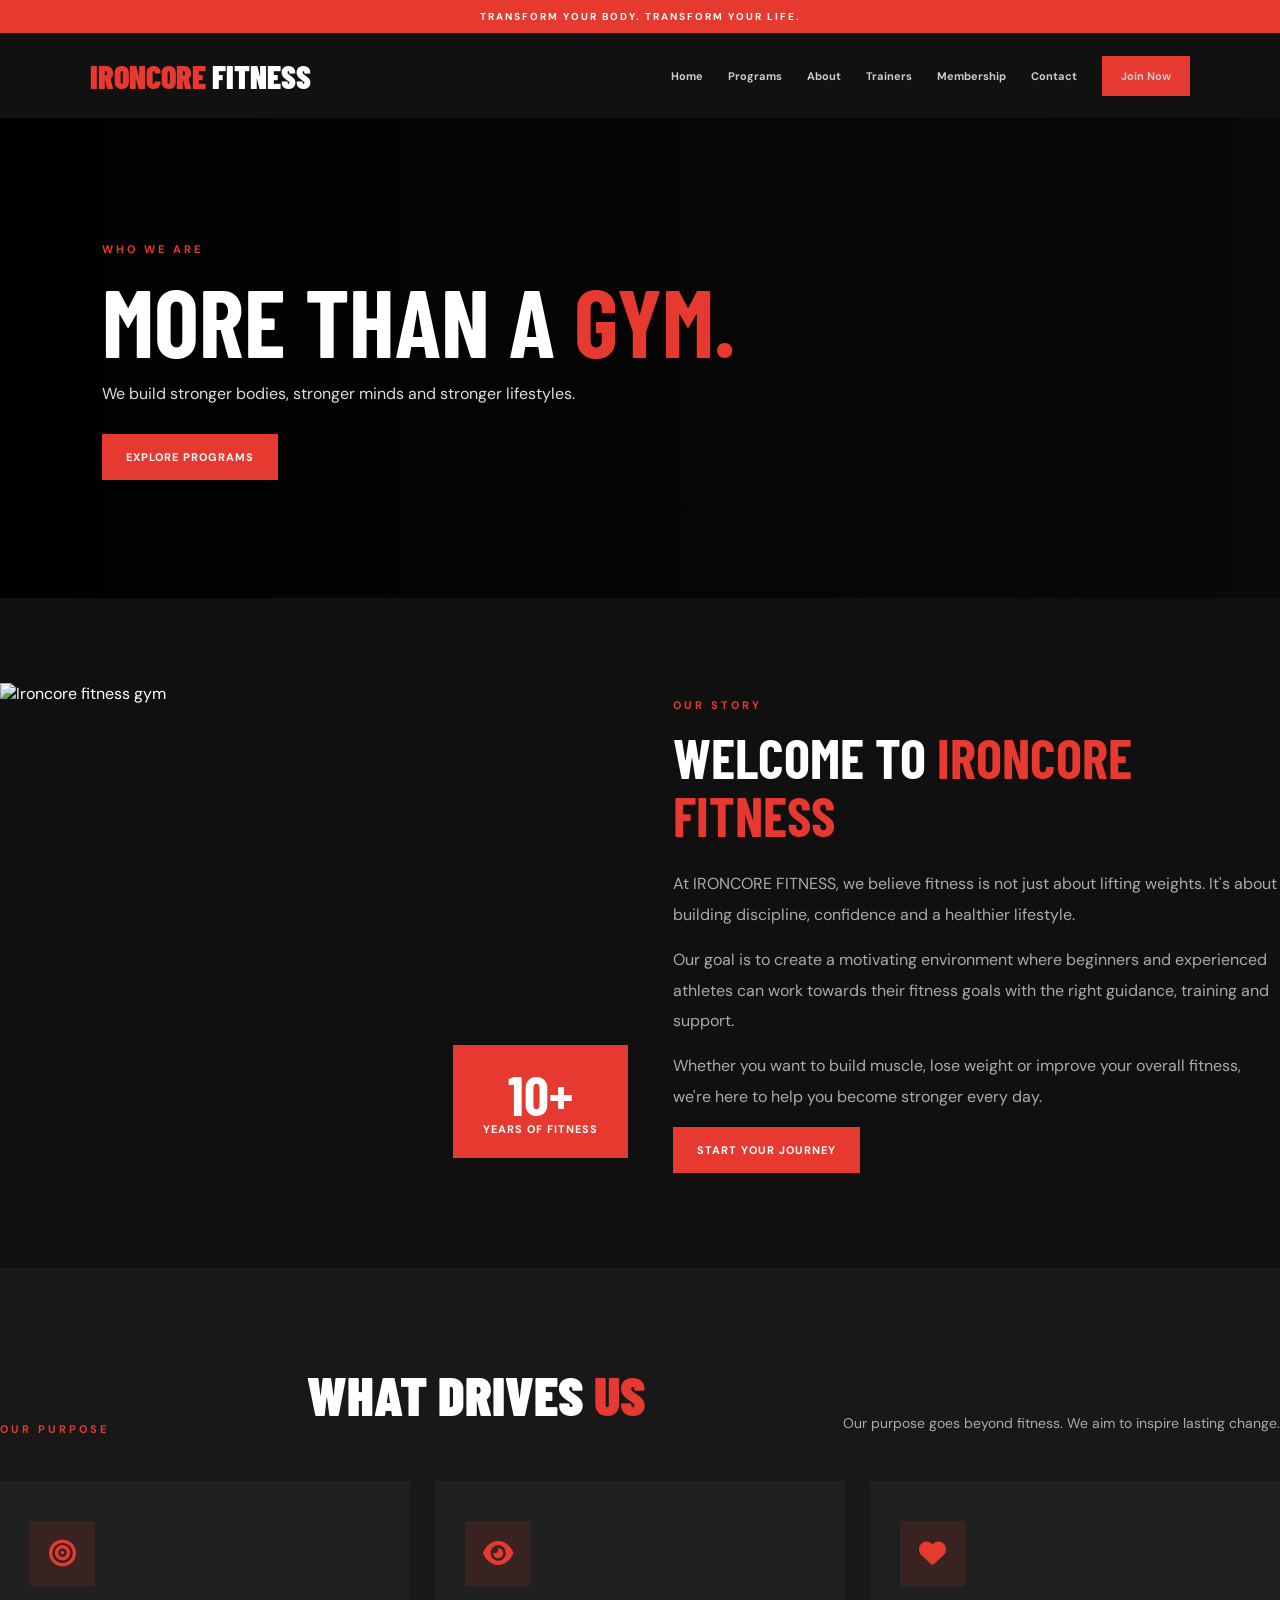
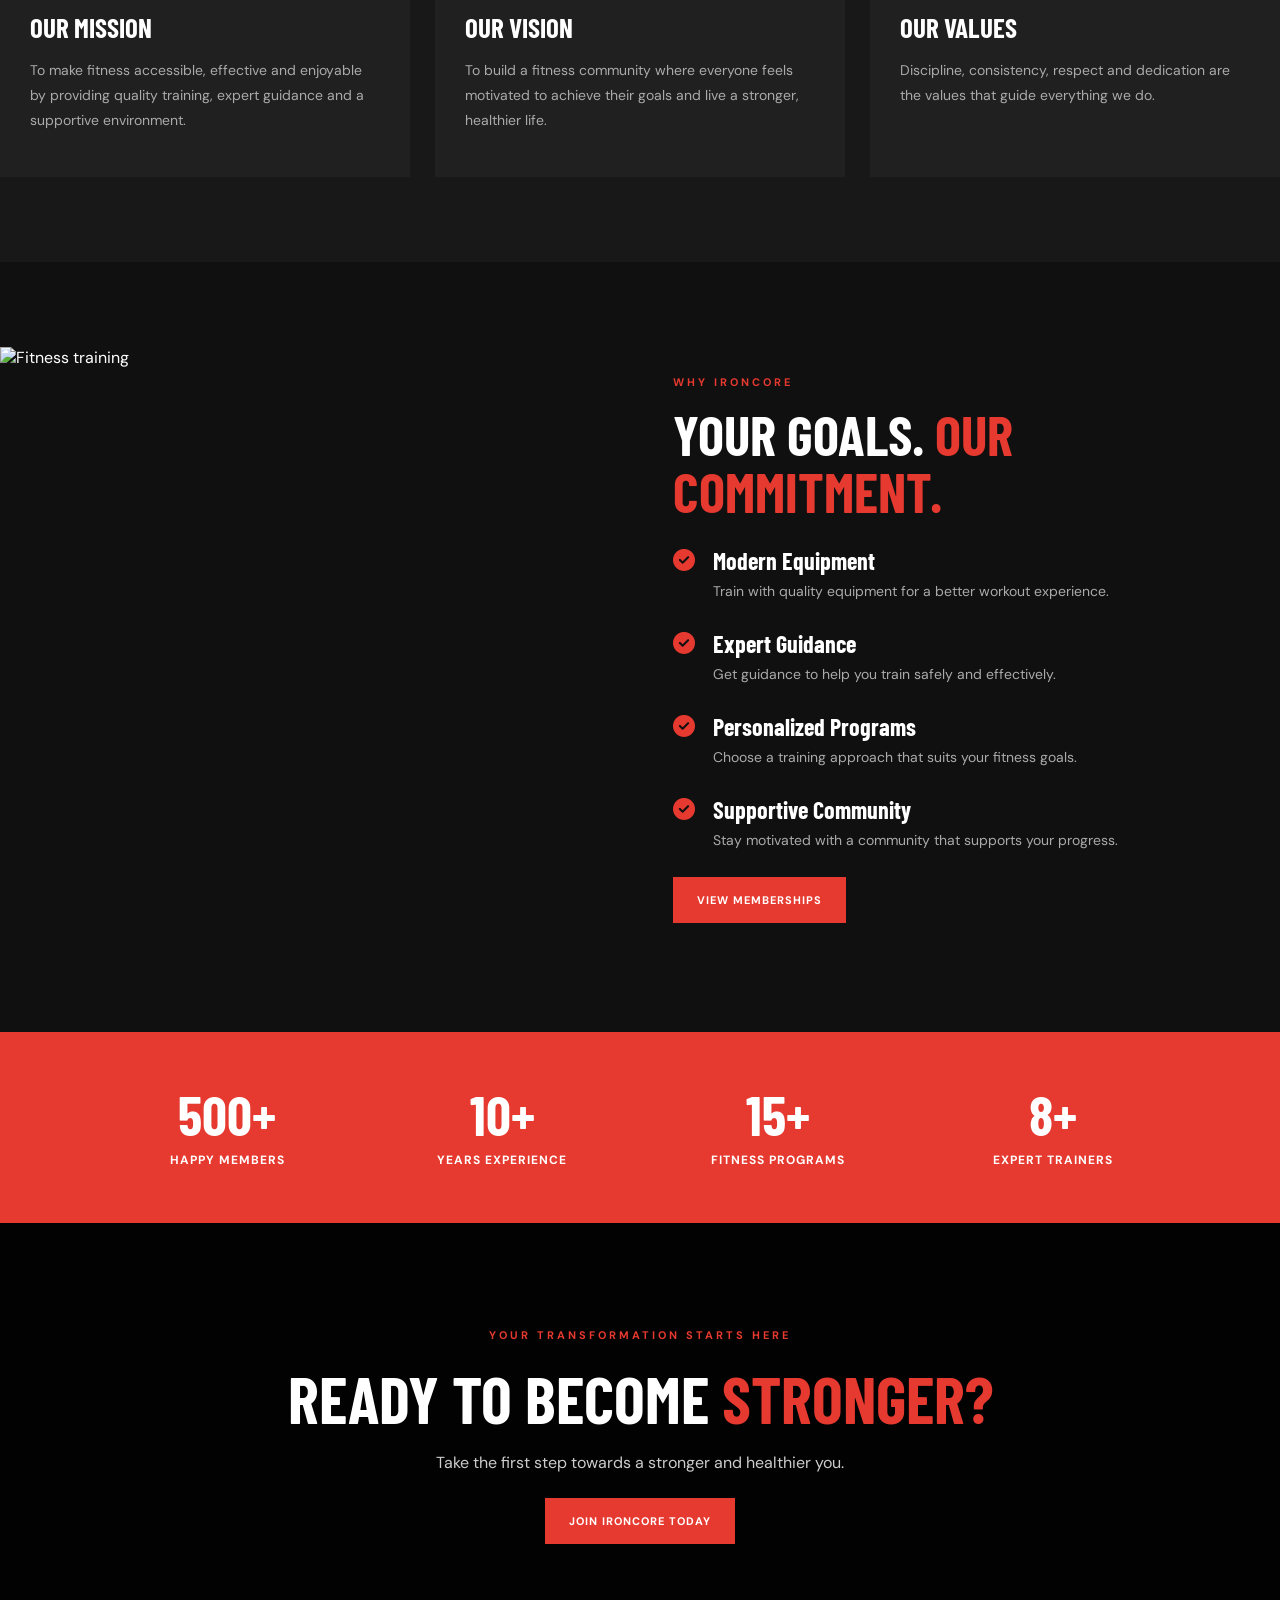
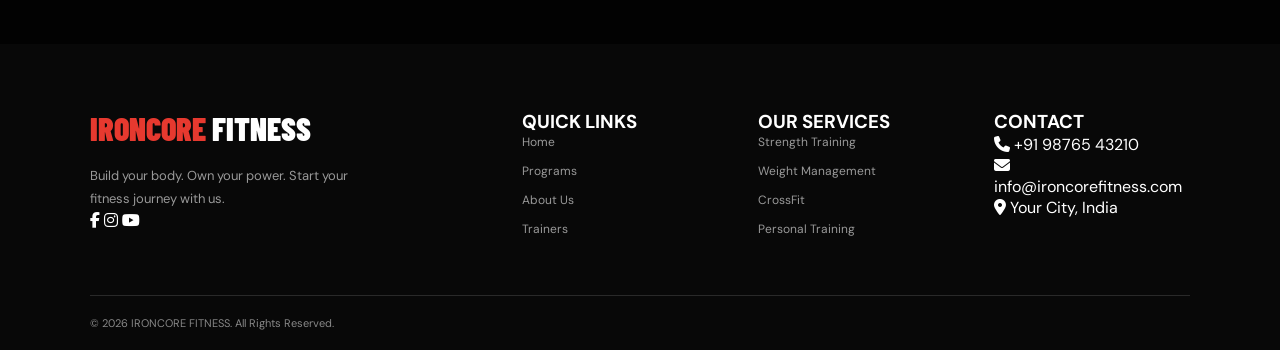
==== about.html @ a1672bd9 "initial website" ====
<!DOCTYPE html>
<html lang="en">
<head>
    <meta charset="UTF-8">
    <meta name="viewport" content="width=device-width, initial-scale=1.0">
    <title>About Us | IRONCORE FITNESS</title>

    <link rel="preconnect" href="https://fonts.googleapis.com">
    <link rel="preconnect" href="https://fonts.gstatic.com" crossorigin>
    <link href="https://fonts.googleapis.com/css2?family=Barlow+Condensed:wght@400;500;600;700;800&family=DM+Sans:wght@400;500;600;700&display=swap" rel="stylesheet">

    <link rel="stylesheet" href="https://cdnjs.cloudflare.com/ajax/libs/font-awesome/6.5.0/css/all.min.css">

    <link rel="stylesheet" href="style.css">
    <link rel="stylesheet" href="responsive.css">
    <link rel="stylesheet" href="about.css">
</head>
<body>

    <div class="announcement">
        <p>TRANSFORM YOUR BODY. TRANSFORM YOUR LIFE.</p>
    </div>

    <nav class="navbar">
        <a href="index.html" class="logo">
            <span>IRONCORE</span> FITNESS
        </a>

        <button class="menu-btn" id="menuBtn" aria-label="Toggle navigation">
            <i class="fas fa-bars"></i>
        </button>

        <div class="nav-links" id="navLinks">
            <a href="index.html">Home</a>
            <a href="programs.html">Programs</a>
            <a href="about.html" class="active">About</a>
            <a href="trainers.html">Trainers</a>
            <a href="membership.html">Membership</a>
            <a href="contact.html">Contact</a>
            <a href="booking.html" class="nav-join">Join Now</a>
        </div>
    </nav>

    <!-- About Hero -->
    <section class="about-hero">
        <div class="about-hero-overlay"></div>
        <div class="about-hero-content">
            <span class="section-label">WHO WE ARE</span>
            <h1>MORE THAN A <span>GYM.</span></h1>
            <p>We build stronger bodies, stronger minds and stronger lifestyles.</p>
            <a href="programs.html" class="btn btn-primary">EXPLORE PROGRAMS</a>
        </div>
    </section>

    <!-- Our Story -->
    <section class="about-story section-padding">
        <div class="about-story-image">
            <img src="https://images.unsplash.com/photo-1534438327276-14e5300c3a48?auto=format&fit=crop&w=1000&q=85" alt="Ironcore fitness gym">
            <div class="story-experience">
                <h2>10+</h2>
                <p>YEARS OF FITNESS</p>
            </div>
        </div>

        <div class="about-story-content">
            <span class="section-label">OUR STORY</span>
            <h2 class="about-heading">WELCOME TO <span>IRONCORE FITNESS</span></h2>

            <p>
                At IRONCORE FITNESS, we believe fitness is not just about lifting
                weights. It's about building discipline, confidence and a healthier
                lifestyle.
            </p>

            <p>
                Our goal is to create a motivating environment where beginners and
                experienced athletes can work towards their fitness goals with the
                right guidance, training and support.
            </p>

            <p>
                Whether you want to build muscle, lose weight or improve your
                overall fitness, we're here to help you become stronger every day.
            </p>

            <a href="booking.html" class="btn btn-primary">START YOUR JOURNEY</a>
        </div>
    </section>

    <!-- Mission Vision -->
    <section class="mission-section section-padding">
        <div class="section-heading">
            <span class="section-label">OUR PURPOSE</span>
            <h2 class="section-title">WHAT DRIVES <span>US</span></h2>
            <p class="section-description">
                Our purpose goes beyond fitness. We aim to inspire lasting change.
            </p>
        </div>

        <div class="mission-grid">
            <div class="mission-card">
                <div class="mission-icon">
                    <i class="fas fa-bullseye"></i>
                </div>
                <h3>OUR MISSION</h3>
                <p>
                    To make fitness accessible, effective and enjoyable by providing
                    quality training, expert guidance and a supportive environment.
                </p>
            </div>

            <div class="mission-card">
                <div class="mission-icon">
                    <i class="fas fa-eye"></i>
                </div>
                <h3>OUR VISION</h3>
                <p>
                    To build a fitness community where everyone feels motivated to
                    achieve their goals and live a stronger, healthier life.
                </p>
            </div>

            <div class="mission-card">
                <div class="mission-icon">
                    <i class="fas fa-heart"></i>
                </div>
                <h3>OUR VALUES</h3>
                <p>
                    Discipline, consistency, respect and dedication are the values
                    that guide everything we do.
                </p>
            </div>
        </div>
    </section>

    <!-- Why Choose Us -->
    <section class="why-us section-padding">
        <div class="why-us-image">
            <img src="https://images.unsplash.com/photo-1581009146145-b5ef050c2e1e?auto=format&fit=crop&w=1000&q=85" alt="Fitness training">
        </div>

        <div class="why-us-content">
            <span class="section-label">WHY IRONCORE</span>
            <h2 class="about-heading">YOUR GOALS. <span>OUR COMMITMENT.</span></h2>

            <div class="why-item">
                <i class="fas fa-check-circle"></i>
                <div>
                    <h3>Modern Equipment</h3>
                    <p>Train with quality equipment for a better workout experience.</p>
                </div>
            </div>

            <div class="why-item">
                <i class="fas fa-check-circle"></i>
                <div>
                    <h3>Expert Guidance</h3>
                    <p>Get guidance to help you train safely and effectively.</p>
                </div>
            </div>

            <div class="why-item">
                <i class="fas fa-check-circle"></i>
                <div>
                    <h3>Personalized Programs</h3>
                    <p>Choose a training approach that suits your fitness goals.</p>
                </div>
            </div>

            <div class="why-item">
                <i class="fas fa-check-circle"></i>
                <div>
                    <h3>Supportive Community</h3>
                    <p>Stay motivated with a community that supports your progress.</p>
                </div>
            </div>

            <a href="membership.html" class="btn btn-primary">VIEW MEMBERSHIPS</a>
        </div>
    </section>

    <!-- Stats -->
    <section class="about-stats">
        <div class="about-stat">
            <h2>500+</h2>
            <p>HAPPY MEMBERS</p>
        </div>
        <div class="about-stat">
            <h2>10+</h2>
            <p>YEARS EXPERIENCE</p>
        </div>
        <div class="about-stat">
            <h2>15+</h2>
            <p>FITNESS PROGRAMS</p>
        </div>
        <div class="about-stat">
            <h2>8+</h2>
            <p>EXPERT TRAINERS</p>
        </div>
    </section>

    <!-- CTA -->
    <section class="about-cta">
        <div>
            <span class="section-label">YOUR TRANSFORMATION STARTS HERE</span>
            <h2>READY TO BECOME <span>STRONGER?</span></h2>
            <p>Take the first step towards a stronger and healthier you.</p>
            <a href="booking.html" class="btn btn-primary">JOIN IRONCORE TODAY</a>
        </div>
    </section>

    <!-- Footer -->
    <footer class="footer">
        <div class="footer-grid">
            <div class="footer-brand">
                <a href="index.html" class="logo">
                    <span>IRONCORE</span> FITNESS
                </a>
                <p>Build your body. Own your power. Start your fitness journey with us.</p>
                <div class="social-links">
                    <a href="#"><i class="fab fa-facebook-f"></i></a>
                    <a href="#"><i class="fab fa-instagram"></i></a>
                    <a href="#"><i class="fab fa-youtube"></i></a>
                </div>
            </div>

            <div class="footer-column">
                <h3>QUICK LINKS</h3>
                <a href="index.html">Home</a>
                <a href="programs.html">Programs</a>
                <a href="about.html">About Us</a>
                <a href="trainers.html">Trainers</a>
            </div>

            <div class="footer-column">
                <h3>OUR SERVICES</h3>
                <a href="programs.html">Strength Training</a>
                <a href="programs.html">Weight Management</a>
                <a href="programs.html">CrossFit</a>
                <a href="programs.html">Personal Training</a>
            </div>

            <div class="footer-column">
                <h3>CONTACT</h3>
                <p><i class="fas fa-phone"></i> +91 98765 43210</p>
                <p><i class="fas fa-envelope"></i> info@ironcorefitness.com</p>
                <p><i class="fas fa-location-dot"></i> Your City, India</p>
            </div>
        </div>

        <div class="footer-bottom">
            <p>© 2026 IRONCORE FITNESS. All Rights Reserved.</p>
        </div>
    </footer>

    <script src="main.js"></script>
</body>
</html>
---- style.css ----
:root {
    --black: #101010;
    --dark: #181818;
    --card: #202020;
    --red: #e6392f;
    --white: #ffffff;
    --gray: #aaaaaa;
    --heading: 'Barlow Condensed', sans-serif;
    --body: 'DM Sans', sans-serif;
}

* {
    margin: 0;
    padding: 0;
    box-sizing: border-box;
}

html {
    scroll-behavior: smooth;
}

body {
    background: var(--black);
    color: var(--white);
    font-family: var(--body);
}

a {
    text-decoration: none;
    color: inherit;
}

button, input, select, textarea {
    font-family: inherit;
}

img {
    display: block;
    max-width: 100%;
}

.container {
    width: 90%;
    max-width: 1250px;
    margin: auto;
}

section {
    padding: 85px 0;
}

.section-label {
    color: var(--red);
    font-size: 11px;
    font-weight: 700;
    letter-spacing: 3px;
}

.section-title {
    font-family: var(--heading);
    font-size: 55px;
    font-weight: 900;
    line-height: 1;
    margin: 14px 0;
    text-transform: uppercase;
}

.section-title span {
    color: var(--red);
}

.section-description {
    color: var(--gray);
    font-size: 14px;
    line-height: 1.8;
}

.section-heading {
    display: flex;
    align-items: end;
    justify-content: space-between;
    gap: 20px;
    margin-bottom: 40px;
}

.btn {
    display: inline-flex;
    align-items: center;
    justify-content: center;
    gap: 12px;
    padding: 15px 23px;
    background: var(--red);
    color: white;
    font-size: 11px;
    font-weight: 700;
    letter-spacing: 1px;
    border: 1px solid var(--red);
    cursor: pointer;
    transition: .3s;
}

.btn:hover {
    background: white;
    border-color: white;
    color: black;
}

.btn-outline {
    background: transparent;
    border-color: white;
}

.btn-outline:hover {
    background: white;
    color: black;
}

/* ANNOUNCEMENT */

.announcement {
    background: var(--red);
    padding: 10px;
    text-align: center;
    font-size: 10px;
    font-weight: 700;
    letter-spacing: 2px;
}

/* NAVBAR */

.navbar {
    height: 85px;
    padding: 0 7%;
    background: #111;
    display: flex;
    align-items: center;
    justify-content: space-between;
    position: sticky;
    top: 0;
    z-index: 1000;
}

.logo {
    font-family: var(--heading);
    font-size: 32px;
    font-weight: 900;
}

.logo span {
    color: var(--red);
}

.logo small {
    display: block;
    font-family: var(--body);
    font-size: 8px;
    letter-spacing: 4px;
    color: var(--gray);
}

.nav-links {
    display: flex;
    gap: 25px;
    align-items: center;
}

.nav-links a {
    font-size: 11px;
    font-weight: 700;
    color: #ccc;
    transition: .3s;
}

.nav-links a:hover {
    color: var(--red);
}

.nav-join {
    background: var(--red);
    padding: 13px 19px;
    font-size: 11px;
    font-weight: 700;
}

.menu-btn {
    display: none;
    border: 0;
    background: none;
    color: white;
    font-size: 23px;
    cursor: pointer;
}

/* HERO */

.hero {
    min-height: 690px;
    display: flex;
    align-items: center;
    position: relative;
    padding: 70px 8%;
    background:
        linear-gradient(90deg, rgba(0,0,0,.96), rgba(0,0,0,.7), rgba(0,0,0,.15)),
        url("https://images.unsplash.com/photo-1534438327276-14e5300c3a48?w=2000") center/cover;
}

.hero-content {
    position: relative;
    z-index: 2;
    max-width: 780px;
}

.hero h1 {
    font-family: var(--heading);
    font-size: clamp(65px, 8vw, 110px);
    line-height: .92;
    font-weight: 900;
    margin: 25px 0;
}

.hero h1 span {
    display: block;
    color: var(--red);
}

.hero-content > p {
    max-width: 520px;
    color: #ccc;
    line-height: 1.8;
    font-size: 14px;
}

.hero-buttons {
    display: flex;
    gap: 15px;
    margin-top: 30px;
    flex-wrap: wrap;
}

.hero-stats {
    display: flex;
    gap: 55px;
    margin-top: 60px;
}

.hero-stats h3 {
    font-family: var(--heading);
    font-size: 38px;
}

.hero-stats h3 span {
    color: var(--red);
}

.hero-stats p {
    font-size: 9px;
    color: #aaa;
    letter-spacing: 1px;
}

/* PROGRAMS */

.programs-section {
    background: #151515;
}

.program-grid {
    display: grid;
    grid-template-columns: repeat(4, 1fr);
    gap: 20px;
}

.program-card {
    background: var(--card);
    overflow: hidden;
    transition: .3s;
}

.program-card:hover {
    transform: translateY(-7px);
}

.program-image {
    height: 240px;
    overflow: hidden;
    position: relative;
}

.program-image img {
    width: 100%;
    height: 100%;
    object-fit: cover;
    filter: brightness(.75);
    transition: .4s;
}

.program-card:hover .program-image img {
    transform: scale(1.07);
    filter: brightness(1);
}

.program-number {
    position: absolute;
    top: 15px;
    left: 15px;
    font-family: var(--heading);
    font-size: 35px;
    font-weight: 900;
}

.program-info {
    padding: 22px 17px;
}

.program-info small {
    color: var(--red);
    font-size: 10px;
    letter-spacing: 2px;
    font-weight: 700;
}

.program-info h3 {
    font-family: var(--heading);
    font-size: 25px;
    margin: 8px 0;
}

.program-info p {
    font-size: 12px;
    line-height: 1.7;
    color: var(--gray);
}

.program-info a {
    display: inline-block;
    margin-top: 17px;
    color: white;
    font-size: 10px;
    font-weight: 700;
    letter-spacing: 1px;
}

/* ABOUT */

.about-grid {
    display: grid;
    grid-template-columns: 1fr 1fr;
    gap: 70px;
    align-items: center;
}

.about-image {
    position: relative;
    height: 520px;
}

.about-image img {
    width: 100%;
    height: 100%;
    object-fit: cover;
}

.experience-badge {
    position: absolute;
    right: -20px;
    bottom: 30px;
    background: var(--red);
    padding: 20px 25px;
}

.experience-badge strong {
    font-family: var(--heading);
    font-size: 45px;
}

.experience-badge span {
    display: block;
    font-size: 9px;
    font-weight: 700;
    letter-spacing: 1px;
}

.about-text > p {
    color: var(--gray);
    font-size: 14px;
    line-height: 1.9;
    margin: 17px 0;
}

.about-points {
    margin: 25px 0;
    display: grid;
    gap: 18px;
}

.about-point {
    display: flex;
    gap: 15px;
    align-items: center;
}

.about-point i {
    width: 45px;
    height: 45px;
    background: #252525;
    display: grid;
    place-items: center;
    color: var(--red);
    flex-shrink: 0;
}

.about-point h4 {
    font-size: 13px;
}

.about-point p {
    color: var(--gray);
    font-size: 11px;
    margin-top: 5px;
}

/* TRAINERS */

.trainers-section {
    background: #151515;
}

.trainer-grid {
    display: grid;
    grid-template-columns: repeat(3, 1fr);
    gap: 22px;
}

.trainer-card {
    background: var(--card);
    text-align: center;
    padding-bottom: 22px;
}

.trainer-card img {
    width: 100%;
    height: 330px;
    object-fit: cover;
    filter: grayscale(35%);
    transition: .4s;
}

.trainer-card:hover img {
    filter: grayscale(0);
}

.trainer-card h3 {
    font-family: var(--heading);
    font-size: 27px;
    margin-top: 18px;
}

.trainer-card p {
    color: var(--red);
    font-size: 11px;
    letter-spacing: 1px;
    margin: 5px 0 12px;
}

.trainer-social {
    display: flex;
    justify-content: center;
    gap: 15px;
    color: #aaa;
}

/* MEMBERSHIP */

.membership-grid {
    display: grid;
    grid-template-columns: repeat(3, 1fr);
    gap: 22px;
    align-items: stretch;
}

.price-card {
    background: var(--card);
    border: 1px solid #333;
    padding: 32px 25px;
    position: relative;
}

.price-card.featured-plan {
    border: 1px solid var(--red);
    transform: translateY(-10px);
}

.popular-label {
    position: absolute;
    top: 0;
    right: 0;
    background: var(--red);
    padding: 8px 13px;
    font-size: 9px;
    font-weight: 700;
}

.price-card h3 {
    font-family: var(--heading);
    font-size: 30px;
}

.price {
    font-family: var(--heading);
    font-size: 48px;
    font-weight: 900;
    margin: 20px 0;
}

.price span {
    font-family: var(--body);
    font-size: 12px;
    color: var(--gray);
}

.price-card ul {
    list-style: none;
    display: grid;
    gap: 17px;
    margin: 25px 0;
}

.price-card li {
    color: #ccc;
    font-size: 12px;
}

.price-card li i {
    color: var(--red);
    margin-right: 9px;
}

.price-card .btn {
    width: 100%;
}

/* GALLERY */

.transformation-section {
    background: #151515;
}

.gallery-grid {
    display: grid;
    grid-template-columns: repeat(4, 1fr);
    gap: 14px;
}

.gallery-grid img {
    width: 100%;
    height: 260px;
    object-fit: cover;
    transition: .4s;
}

.gallery-grid img:hover {
    transform: scale(1.03);
    filter: brightness(.8);
}

/* BMI */

.bmi-section {
    background:
        linear-gradient(rgba(0,0,0,.88), rgba(0,0,0,.92)),
        url("https://images.unsplash.com/photo-1571019613454-1cb2f99b2d8b?w=1500") center/cover;
}

.bmi-grid {
    display: grid;
    grid-template-columns: 1fr 1fr;
    gap: 60px;
    align-items: center;
}

.bmi-form {
    background: #202020;
    padding: 30px;
}

.bmi-form h3 {
    font-family: var(--heading);
    font-size: 32px;
    margin-bottom: 22px;
}

.form-group {
    margin-bottom: 18px;
}

.form-group label {
    display: block;
    font-size: 12px;
    margin-bottom: 9px;
    color: #ccc;
}

.form-group input,
.form-group select,
.form-group textarea {
    width: 100%;
    padding: 14px;
    border: 1px solid #444;
    background: #111;
    color: white;
    outline: none;
}

.form-group input:focus,
.form-group textarea:focus,
.form-group select:focus {
    border-color: var(--red);
}

.bmi-result {
    margin-top: 18px;
    padding: 15px;
    background: #111;
    border-left: 3px solid var(--red);
    display: none;
}

.bmi-result h3 {
    color: var(--red);
    margin: 0 0 5px;
}

/* TESTIMONIALS */

.testimonial-grid {
    display: grid;
    grid-template-columns: repeat(3, 1fr);
    gap: 20px;
}

.testimonial-card {
    background: var(--card);
    padding: 28px;
    border: 1px solid #333;
}

.stars {
    color: #f4b942;
    margin-bottom: 15px;
}

.testimonial-card p {
    color: #ccc;
    font-size: 13px;
    line-height: 1.8;
}

.testimonial-card h4 {
    margin-top: 20px;
}

.testimonial-card span {
    color: var(--red);
    font-size: 10px;
}

/* CTA */

.cta-section {
    text-align: center;
    background: var(--red);
    padding: 75px 20px;
}

.cta-section .section-label {
    color: white;
}

.cta-section h2 {
    font-family: var(--heading);
    font-size: 60px;
    margin: 15px 0;
}

.cta-section p {
    font-size: 14px;
    margin-bottom: 25px;
}

.cta-section .btn {
    background: white;
    border-color: white;
    color: black;
}

/* BOOKING */

.booking-section {
    background: #151515;
}

.booking-box {
    max-width: 750px;
    margin: auto;
    padding: 35px;
    background: #202020;
}

.booking-grid {
    display: grid;
    grid-template-columns: 1fr 1fr;
    gap: 18px;
}

.booking-box > .btn {
    width: 100%;
}

.booking-message {
    margin-top: 15px;
    color: #69db8c;
    font-size: 13px;
}

/* FOOTER */

.footer {
    background: #080808;
    padding: 65px 7% 20px;
}

.footer-grid {
    display: grid;
    grid-template-columns: 2fr 1fr 1fr 1fr;
    gap: 40px;
}

.footer-brand p {
    color: #999;
    font-size: 13px;
    line-height: 1.8;
    max-width: 280px;
    margin-top: 17px;
}

.footer h4 {
    font-size: 13px;
    margin-bottom: 20px;
}

.footer-column a {
    display: block;
    color: #999;
    font-size: 12px;
    margin-bottom: 13px;
}

.footer-column a:hover {
    color: var(--red);
}

.footer-bottom {
    border-top: 1px solid #292929;
    margin-top: 45px;
    padding-top: 20px;
    display: flex;
    justify-content: space-between;
    color: #888;
    font-size: 11px;
}
---- responsive.css ----
/* TABLET RESPONSIVE */

@media(max-width:1000px) {

    .program-grid {
        grid-template-columns: repeat(2, 1fr);
    }

    .nav-links {
        gap: 13px;
    }

    .nav-links a {
        font-size: 9px;
    }

    .about-grid {
        gap: 40px;
    }

    .footer-grid {
        grid-template-columns: repeat(2, 1fr);
    }

}

/* MOBILE NAVIGATION */

@media(max-width:750px) {

    section {
        padding: 60px 0;
    }

    .navbar {
        height: 75px;
        padding: 0 5%;
    }

    .menu-btn {
        display: block;
    }

    .nav-join {
        display: none;
    }

    .nav-links {
        display: none;
        position: absolute;
        top: 75px;
        left: 0;
        width: 100%;
        padding: 25px;
        background: #181818;
        flex-direction: column;
        align-items: flex-start;
        gap: 22px;
    }

    .nav-links.show {
        display: flex;
    }

    .nav-links a {
        font-size: 12px;
    }

    /* HERO */

    .hero {
        min-height: 650px;
        padding: 60px 6%;
        background-position: 60% center;
    }

    .hero h1 {
        font-size: 65px;
    }

    .hero-stats {
        gap: 25px;
    }

    /* ABOUT */

    .about-grid,
    .bmi-grid {
        grid-template-columns: 1fr;
        gap: 40px;
    }

    .about-image {
        height: 380px;
    }

    /* TRAINERS */

    .trainer-grid {
        grid-template-columns: 1fr 1fr;
    }

    /* MEMBERSHIP */

    .membership-grid {
        grid-template-columns: 1fr;
    }

    .price-card.featured-plan {
        transform: none;
    }

    /* GALLERY */

    .gallery-grid {
        grid-template-columns: repeat(2, 1fr);
    }

    /* TESTIMONIALS */

    .testimonial-grid {
        grid-template-columns: 1fr;
    }

    /* FOOTER */

    .footer-grid {
        grid-template-columns: 1fr 1fr;
    }

}

/* SMALL MOBILE */

@media(max-width:480px) {

    .section-title {
        font-size: 43px;
    }

    .hero {
        min-height: 650px;
        padding: 55px 6%;
    }

    .hero h1 {
        font-size: 55px;
    }

    .hero-content > p {
        font-size: 13px;
    }

    .hero-stats {
        gap: 18px;
    }

    .hero-stats h3 {
        font-size: 29px;
    }

    .hero-stats p {
        font-size: 8px;
    }

    .program-grid {
        grid-template-columns: 1fr;
    }

    .program-image {
        height: 260px;
    }

    .trainer-grid {
        grid-template-columns: 1fr;
    }

    .gallery-grid img {
        height: 180px;
    }

    .booking-grid {
        grid-template-columns: 1fr;
    }

    .booking-box {
        padding: 22px;
    }

    .footer-grid {
        grid-template-columns: 1fr;
    }

    .footer-bottom {
        flex-direction: column;
        gap: 10px;
    }

    .cta-section h2 {
        font-size: 43px;
    }

}
---- about.css ----
/* ABOUT HERO */
.about-hero {
    min-height: 480px;
    position: relative;
    display: flex;
    align-items: center;
    padding: 80px 8%;
    background: url("https://images.unsplash.com/photo-1534438327276-14e5300c3a48?auto=format&fit=crop&w=1800&q=90") center/cover no-repeat;
}

.about-hero-overlay {
    position: absolute;
    inset: 0;
    background: linear-gradient(90deg, rgba(0,0,0,.95), rgba(0,0,0,.45));
}

.about-hero-content {
    position: relative;
    max-width: 700px;
    z-index: 1;
}

.about-hero-content h1 {
    font-family: var(--heading);
    font-size: clamp(55px, 8vw, 95px);
    line-height: 1;
    margin: 15px 0;
    color: var(--white);
}

.about-hero-content h1 span,
.about-heading span,
.about-cta h2 span {
    color: var(--red);
}

.about-hero-content p {
    color: #ddd;
    margin-bottom: 30px;
    font-size: 16px;
}

/* COMMON */
.about-heading {
    font-family: var(--heading);
    font-size: clamp(36px, 5vw, 55px);
    line-height: 1.05;
    margin: 15px 0 25px;
}

/* STORY */
.about-story {
    display: grid;
    grid-template-columns: 1fr 1fr;
    align-items: center;
    gap: 65px;
}

.about-story-image {
    position: relative;
}

.about-story-image img,
.why-us-image img {
    width: 100%;
    height: 500px;
    object-fit: cover;
    display: block;
}

.story-experience {
    position: absolute;
    bottom: 25px;
    right: -20px;
    background: var(--red);
    padding: 22px 30px;
    text-align: center;
}

.story-experience h2 {
    font-family: var(--heading);
    font-size: 55px;
    line-height: 1;
}

.story-experience p {
    font-size: 11px;
    font-weight: 700;
    letter-spacing: 1px;
}

.about-story-content > p {
    color: var(--gray);
    line-height: 1.9;
    margin-bottom: 15px;
}

/* MISSION */
.mission-section {
    background: var(--dark);
}

.mission-grid {
    display: grid;
    grid-template-columns: repeat(3, 1fr);
    gap: 25px;
    margin-top: 45px;
}

.mission-card {
    background: var(--card);
    padding: 40px 30px;
    border-bottom: 3px solid transparent;
    transition: .3s;
}

.mission-card:hover {
    transform: translateY(-8px);
    border-color: var(--red);
}

.mission-icon {
    width: 65px;
    height: 65px;
    display: grid;
    place-items: center;
    background: rgba(230, 57, 47, .12);
    color: var(--red);
    font-size: 27px;
    margin-bottom: 25px;
}

.mission-card h3 {
    font-family: var(--heading);
    font-size: 27px;
    margin-bottom: 15px;
}

.mission-card p {
    color: var(--gray);
    line-height: 1.8;
    font-size: 14px;
}

/* WHY US */
.why-us {
    display: grid;
    grid-template-columns: 1fr 1fr;
    align-items: center;
    gap: 65px;
}

.why-us-image img {
    height: 600px;
}

.why-item {
    display: flex;
    gap: 18px;
    margin: 25px 0;
}

.why-item > i {
    color: var(--red);
    font-size: 22px;
    margin-top: 3px;
}

.why-item h3 {
    font-family: var(--heading);
    font-size: 24px;
    margin-bottom: 5px;
}

.why-item p {
    color: var(--gray);
    line-height: 1.7;
    font-size: 14px;
}

/* STATS */
.about-stats {
    background: var(--red);
    padding: 55px 8%;
    display: grid;
    grid-template-columns: repeat(4, 1fr);
    gap: 25px;
    text-align: center;
}

.about-stat h2 {
    font-family: var(--heading);
    font-size: 55px;
    line-height: 1;
}

.about-stat p {
    font-size: 12px;
    font-weight: 700;
    letter-spacing: 1px;
    margin-top: 10px;
}

/* CTA */
.about-cta {
    padding: 100px 8%;
    text-align: center;
    background: linear-gradient(rgba(0,0,0,.85), rgba(0,0,0,.9)),
        url("https://images.unsplash.com/photo-1517836357463-d25dfeac3438?auto=format&fit=crop&w=1600&q=85") center/cover;
}

.about-cta h2 {
    font-family: var(--heading);
    font-size: clamp(38px, 6vw, 65px);
    margin: 15px 0;
}

.about-cta p {
    color: #ccc;
    margin-bottom: 25px;
}

/* RESPONSIVE */
@media (max-width: 900px) {
    .about-story,
    .why-us {
        grid-template-columns: 1fr;
        gap: 40px;
    }

    .mission-grid {
        grid-template-columns: repeat(2, 1fr);
    }

    .story-experience {
        right: 10px;
    }
}

@media (max-width: 600px) {
    .about-hero {
        min-height: 380px;
        padding: 60px 6%;
    }

    .mission-grid {
        grid-template-columns: 1fr;
    }

    .about-story-image img,
    .why-us-image img {
        height: 350px;
    }

    .about-stats {
        grid-template-columns: repeat(2, 1fr);
        padding: 40px 5%;
    }

    .about-stat h2 {
        font-size: 42px;
    }

    .about-cta {
        padding: 70px 6%;
    }
}
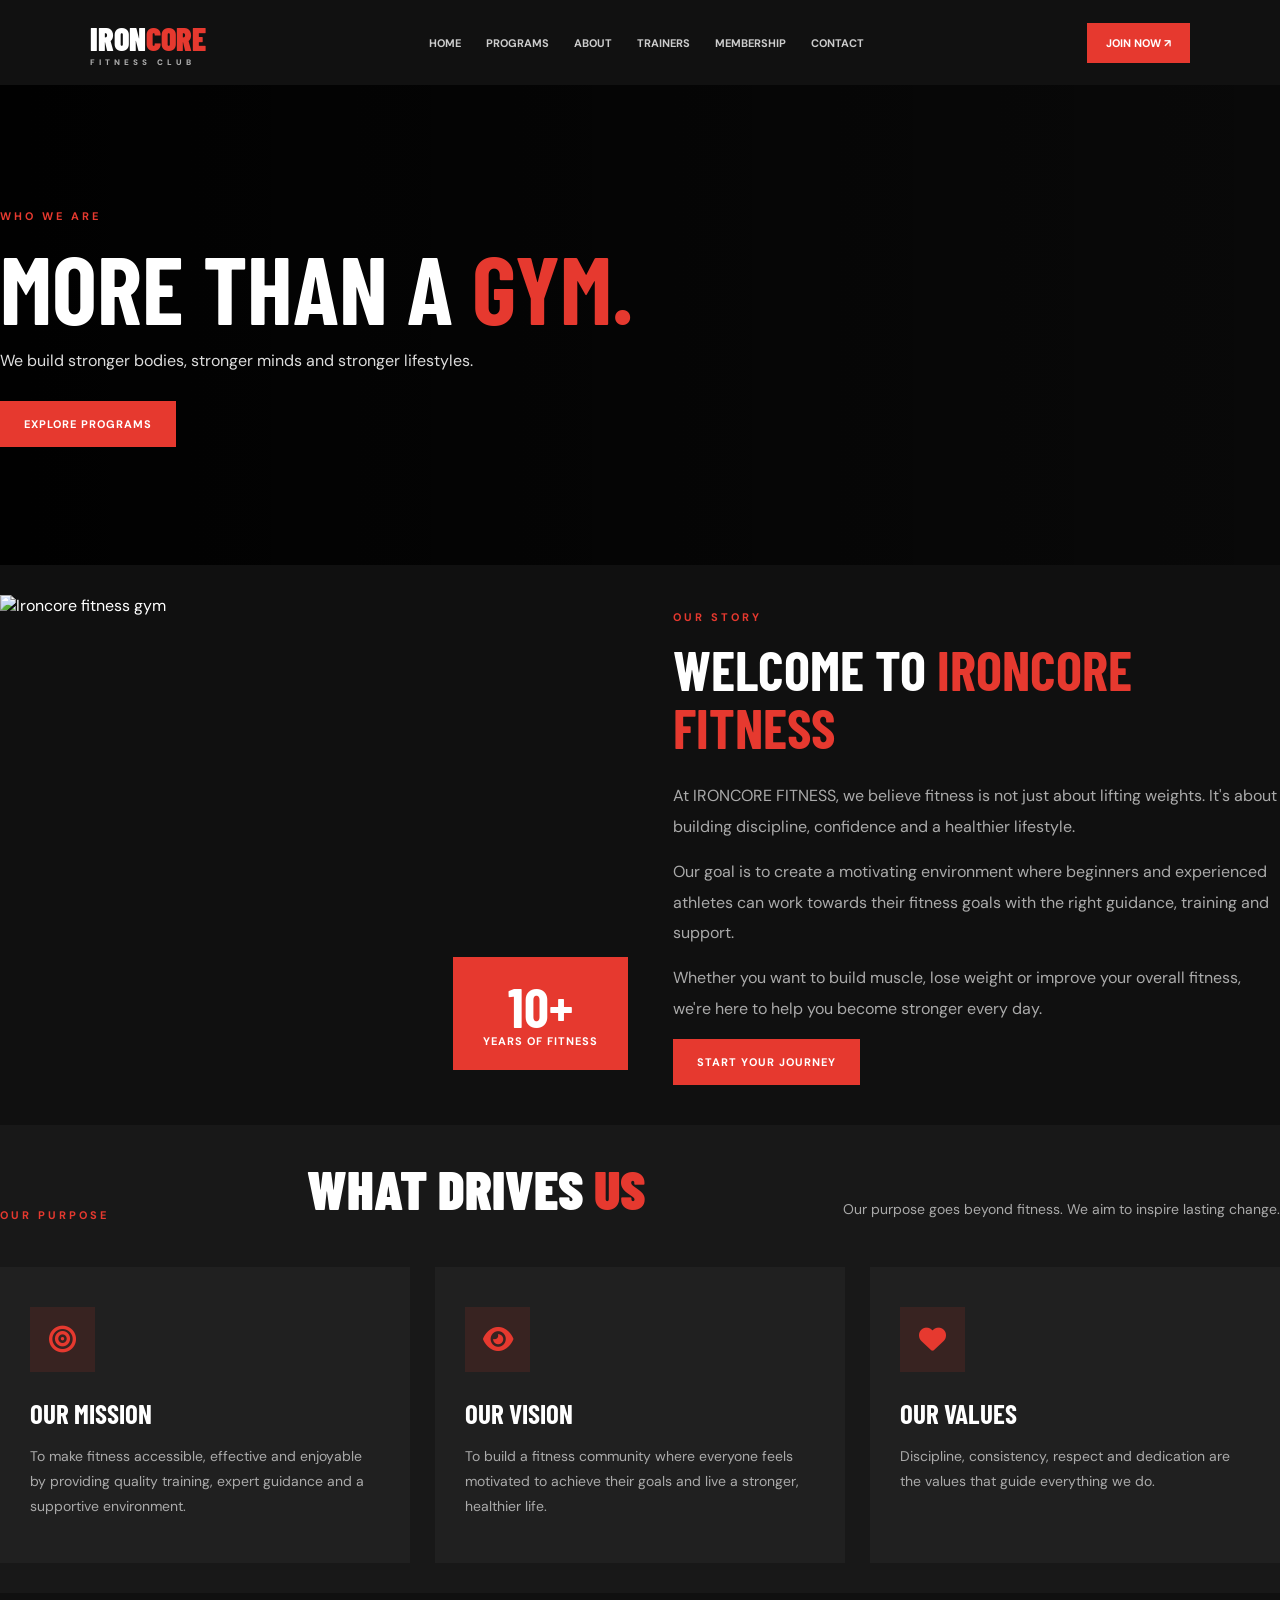
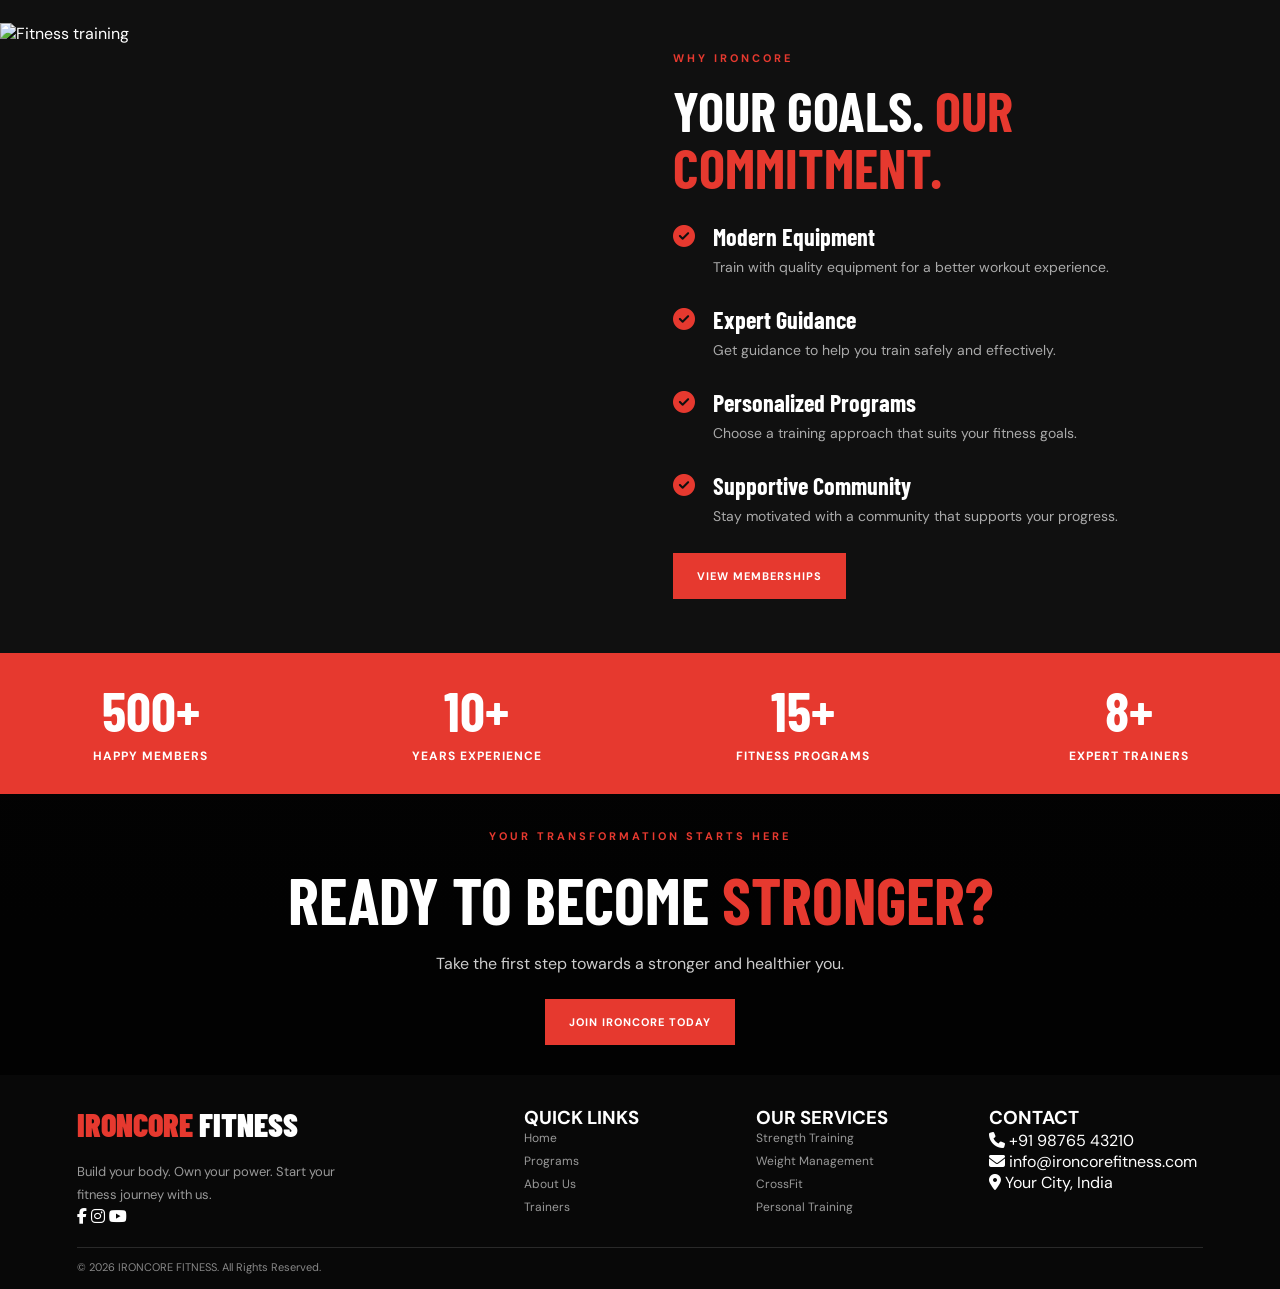
==== commit f1397f9e: "update website" ====
--- a/about.html
+++ b/about.html
@@ -18,29 +18,29 @@
 </head>
 <body>
 
-    <div class="announcement">
-        <p>TRANSFORM YOUR BODY. TRANSFORM YOUR LIFE.</p>
-    </div>
-
-    <nav class="navbar">
-        <a href="index.html" class="logo">
-            <span>IRONCORE</span> FITNESS
+   <header class="navbar">
+
+        <a href="#home" class="logo">
+            IRON<span>CORE</span>
+            <small>FITNESS CLUB</small>
         </a>
 
+        <nav class="nav-links" id="navLinks">
+            <a href="index.html">HOME</a>
+            <a href="program.html">PROGRAMS</a>
+            <a href="about.html">ABOUT</a>
+            <a href="trainers.html">TRAINERS</a>
+            <a href="membership.html">MEMBERSHIP</a>
+            <a href="contact.html">CONTACT</a>
+        </nav>
+
+        <a href="booking.html" class="nav-join">JOIN NOW ↗</a>
+
         <button class="menu-btn" id="menuBtn" aria-label="Toggle navigation">
-            <i class="fas fa-bars"></i>
+            <i class="fa-solid fa-bars"></i>
         </button>
 
-        <div class="nav-links" id="navLinks">
-            <a href="index.html">Home</a>
-            <a href="programs.html">Programs</a>
-            <a href="about.html" class="active">About</a>
-            <a href="trainers.html">Trainers</a>
-            <a href="membership.html">Membership</a>
-            <a href="contact.html">Contact</a>
-            <a href="booking.html" class="nav-join">Join Now</a>
-        </div>
-    </nav>
+    </header>
 
     <!-- About Hero -->
     <section class="about-hero">
--- a/style.css
+++ b/style.css
@@ -769,3 +769,212 @@
     color: #888;
     font-size: 11px;
 }
+
+/* =================================
+   EXTRA COMPACT SECTION SPACING
+================================= */
+
+section {
+    padding: 30px 0 !important;
+}
+
+.section-heading {
+    margin-bottom: 18px !important;
+    gap: 10px;
+}
+
+.section-title {
+    margin: 6px 0 !important;
+}
+
+/* HERO */
+.hero {
+    min-height: 480px !important;
+    padding: 35px 7% !important;
+}
+
+.hero h1 {
+    margin: 12px 0 !important;
+}
+
+.hero-buttons {
+    margin-top: 16px !important;
+}
+
+.hero-stats {
+    margin-top: 25px !important;
+    gap: 30px;
+}
+
+/* PROGRAMS */
+.program-grid,
+.trainer-grid,
+.membership-grid,
+.testimonial-grid {
+    gap: 12px !important;
+}
+
+.program-image {
+    height: 175px !important;
+}
+
+.program-info {
+    padding: 13px !important;
+}
+
+/* ABOUT */
+.about-grid {
+    gap: 30px !important;
+}
+
+.about-image {
+    height: 360px !important;
+}
+
+.about-text > p {
+    margin: 9px 0 !important;
+}
+
+.about-points {
+    margin: 14px 0 !important;
+    gap: 10px !important;
+}
+
+/* TRAINERS */
+.trainer-card img {
+    height: 220px !important;
+}
+
+.trainer-card {
+    padding-bottom: 14px !important;
+}
+
+.trainer-card h3 {
+    margin-top: 10px !important;
+}
+
+/* MEMBERSHIP */
+.price-card {
+    padding: 20px 16px !important;
+}
+
+.price {
+    margin: 10px 0 !important;
+}
+
+.price-card ul {
+    gap: 9px !important;
+    margin: 14px 0 !important;
+}
+
+/* GALLERY */
+.gallery-grid {
+    gap: 8px !important;
+}
+
+.gallery-grid img {
+    height: 180px !important;
+}
+
+/* BMI */
+.bmi-grid {
+    gap: 25px !important;
+}
+
+.bmi-form {
+    padding: 18px !important;
+}
+
+.form-group {
+    margin-bottom: 10px !important;
+}
+
+/* TESTIMONIALS */
+.testimonial-card {
+    padding: 17px !important;
+}
+
+.testimonial-card h4 {
+    margin-top: 10px !important;
+}
+
+/* CTA */
+.cta-section {
+    padding: 35px 15px !important;
+}
+
+.cta-section h2 {
+    margin: 8px 0 !important;
+}
+
+/* BOOKING */
+.booking-box {
+    padding: 20px !important;
+}
+
+.booking-grid {
+    gap: 10px !important;
+}
+
+/* FOOTER */
+.footer {
+    padding: 30px 6% 15px !important;
+}
+
+.footer-grid {
+    gap: 18px !important;
+}
+
+.footer h4 {
+    margin-bottom: 10px !important;
+}
+
+.footer-column a {
+    margin-bottom: 7px !important;
+}
+
+.footer-bottom {
+    margin-top: 20px !important;
+    padding-top: 12px !important;
+}
+
+/* MOBILE */
+@media (max-width: 768px) {
+    section {
+        padding: 25px 0 !important;
+    }
+
+    .hero {
+        min-height: 400px !important;
+        padding: 30px 5% !important;
+    }
+
+    .hero-stats {
+        margin-top: 20px !important;
+        gap: 18px !important;
+    }
+
+    .about-image {
+        height: 280px !important;
+    }
+
+    .program-image {
+        height: 150px !important;
+    }
+
+    .trainer-card img {
+        height: 180px !important;
+    }
+
+    .gallery-grid img {
+        height: 130px !important;
+    }
+
+    .booking-box {
+        padding: 15px !important;
+    }
+
+    .footer {
+        padding: 25px 5% 12px !important;
+    }
+}
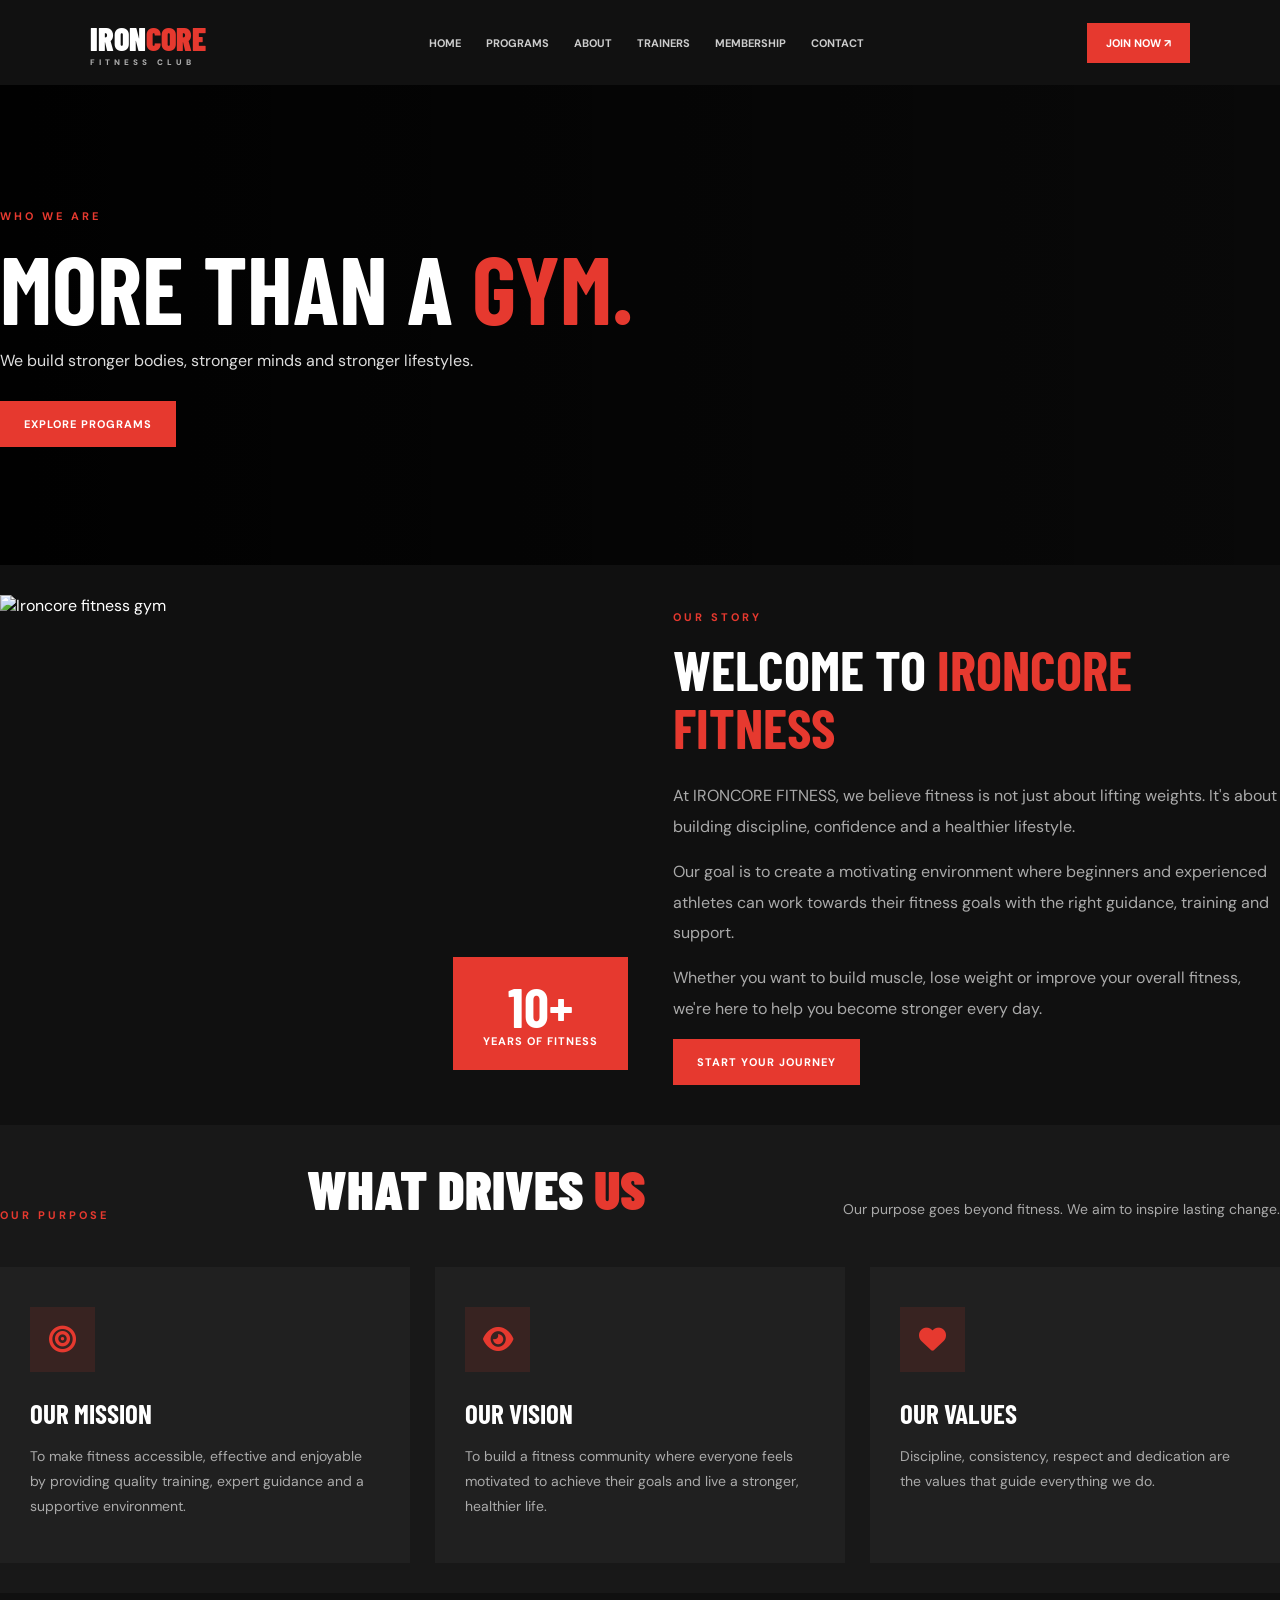
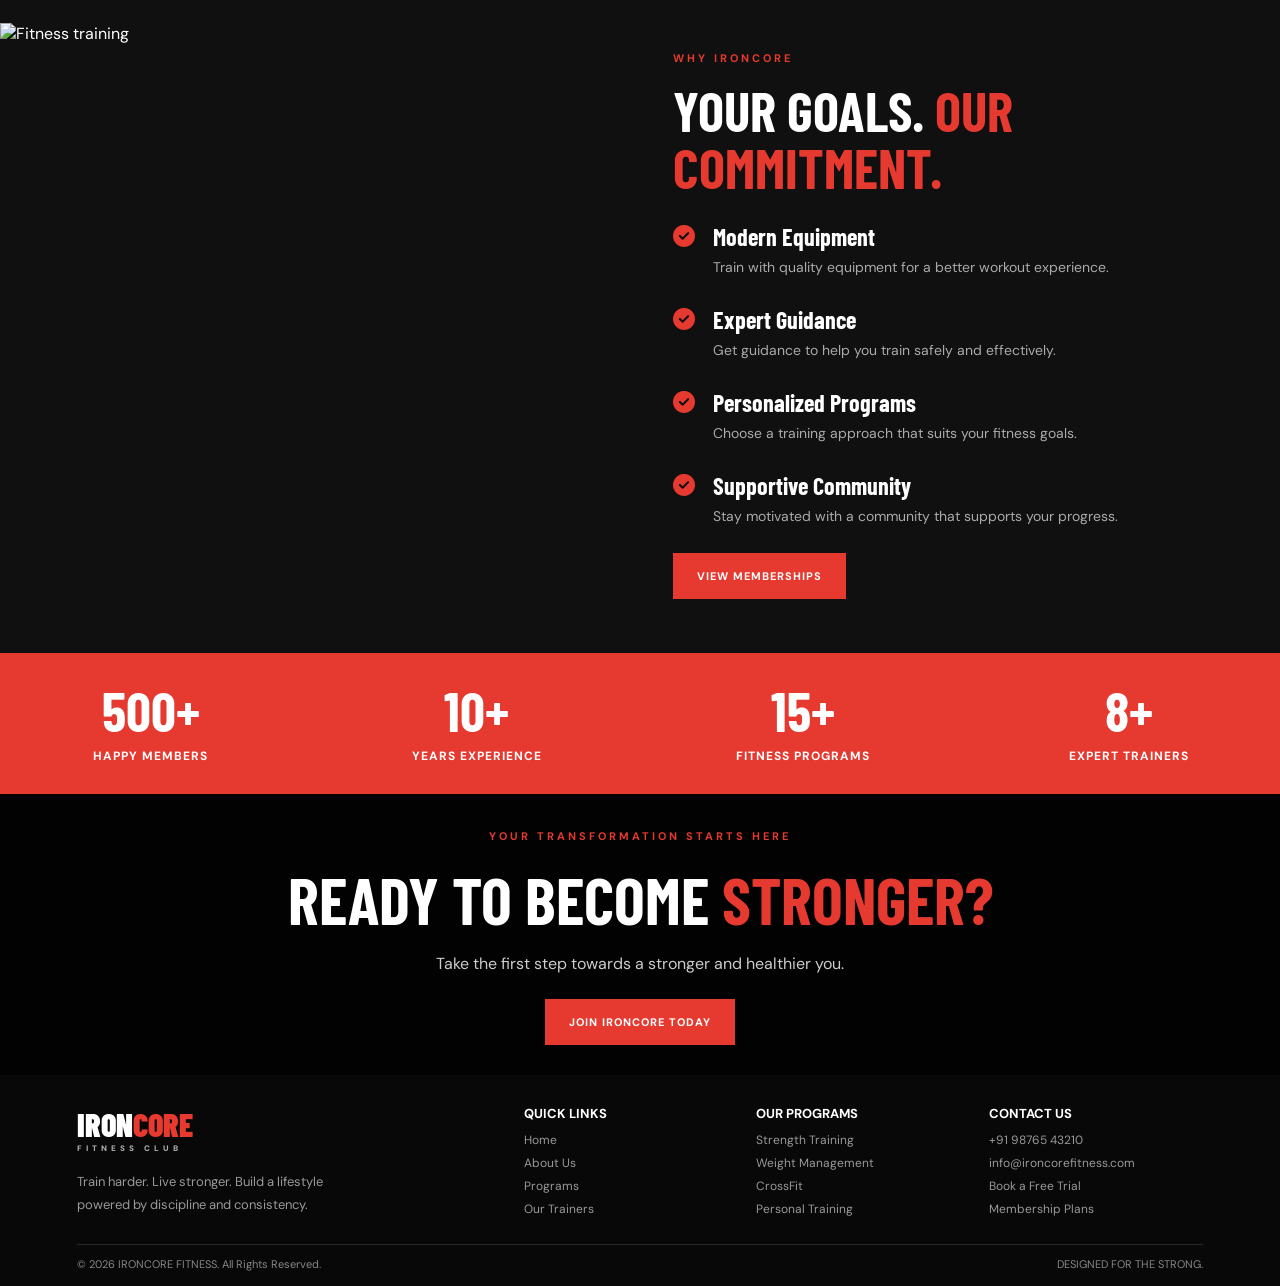
==== commit 05cc4b12: "update website" ====
--- a/about.html
+++ b/about.html
@@ -211,30 +211,28 @@
     </section>
 
     <!-- Footer -->
-    <footer class="footer">
+     <footer class="footer" id="contact">
+
         <div class="footer-grid">
+
             <div class="footer-brand">
-                <a href="index.html" class="logo">
-                    <span>IRONCORE</span> FITNESS
+                <a href="#home" class="logo">
+                    IRON<span>CORE</span>
+                    <small>FITNESS CLUB</small>
                 </a>
-                <p>Build your body. Own your power. Start your fitness journey with us.</p>
-                <div class="social-links">
-                    <a href="#"><i class="fab fa-facebook-f"></i></a>
-                    <a href="#"><i class="fab fa-instagram"></i></a>
-                    <a href="#"><i class="fab fa-youtube"></i></a>
-                </div>
+                <p>Train harder. Live stronger. Build a lifestyle powered by discipline and consistency.</p>
             </div>
 
             <div class="footer-column">
-                <h3>QUICK LINKS</h3>
-                <a href="index.html">Home</a>
-                <a href="programs.html">Programs</a>
+                <h4>QUICK LINKS</h4>
+                <a href="#home">Home</a>
                 <a href="about.html">About Us</a>
-                <a href="trainers.html">Trainers</a>
+                <a href="program.html">Programs</a>
+                <a href="trainers.html">Our Trainers</a>
             </div>
 
             <div class="footer-column">
-                <h3>OUR SERVICES</h3>
+                <h4>OUR PROGRAMS</h4>
                 <a href="programs.html">Strength Training</a>
                 <a href="programs.html">Weight Management</a>
                 <a href="programs.html">CrossFit</a>
@@ -242,16 +240,20 @@
             </div>
 
             <div class="footer-column">
-                <h3>CONTACT</h3>
-                <p><i class="fas fa-phone"></i> +91 98765 43210</p>
-                <p><i class="fas fa-envelope"></i> info@ironcorefitness.com</p>
-                <p><i class="fas fa-location-dot"></i> Your City, India</p>
-            </div>
+                <h4>CONTACT US</h4>
+                <a href="tel:+919876543210">+91 98765 43210</a>
+                <a href="mailto:info@ironcorefitness.com">info@ironcorefitness.com</a>
+                <a href="booking.html">Book a Free Trial</a>
+                <a href="membership.html">Membership Plans</a>
+            </div>
+
         </div>
 
         <div class="footer-bottom">
             <p>© 2026 IRONCORE FITNESS. All Rights Reserved.</p>
-        </div>
+            <p>DESIGNED FOR THE STRONG.</p>
+        </div>
+
     </footer>
 
     <script src="main.js"></script>
